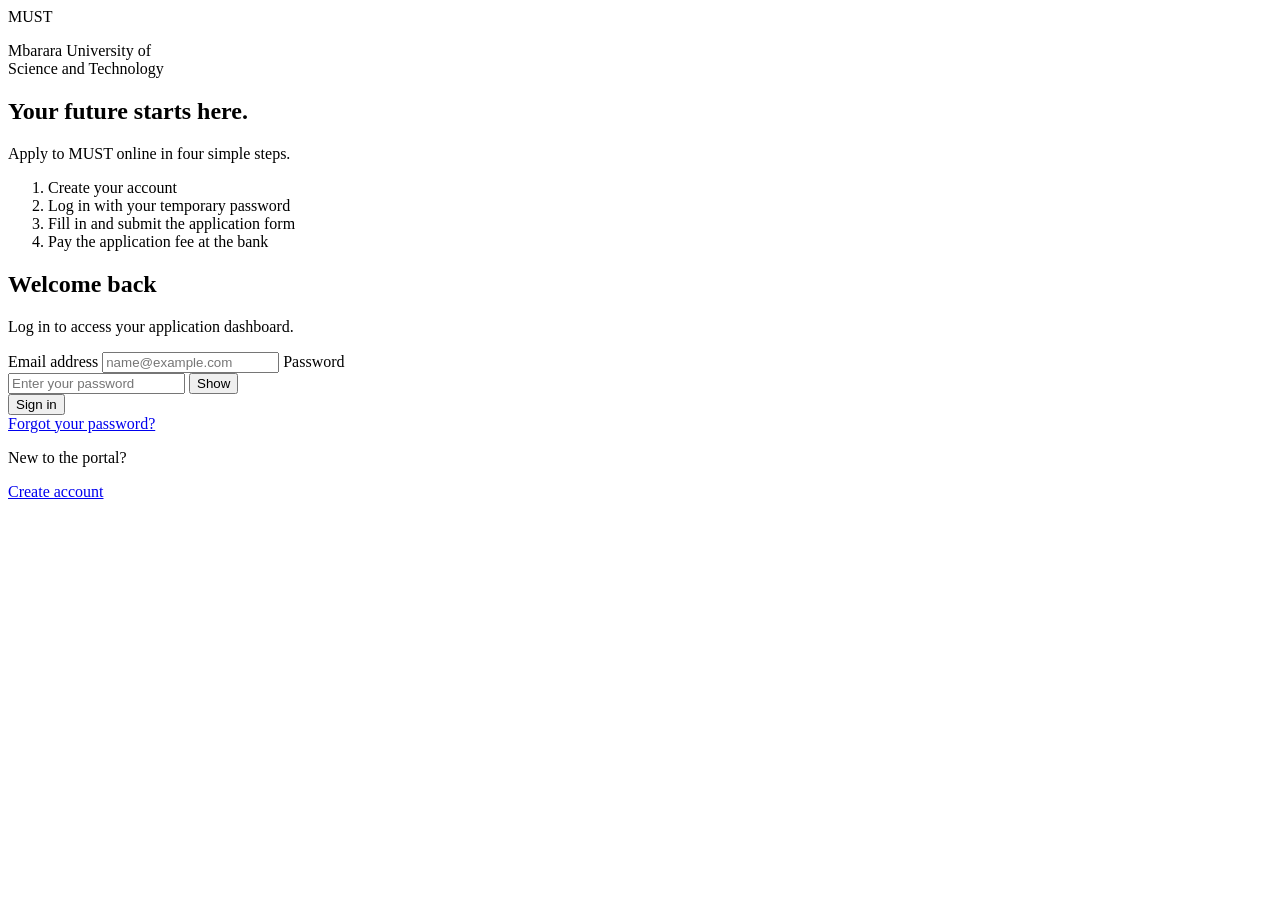
==== signup.html @ 7f1f68a2 "Add login page HTML" ====
<!doctype html>
<html lang="en">
  <head>
    <meta charset="UTF-8" />
    <meta name="viewport" content="width=device-width, initial-scale=1.0" />
    <title>Login | MUST Online Application Portal</title>
    <link rel="preconnect" href="https://fonts.googleapis.com" />
    <link rel="preconnect" href="https://fonts.gstatic.com" crossorigin />
    <link
      href="https://fonts.googleapis.com/css2?family=Inter:wght@400;500;600&family=Poppins:wght@600;700&display=swap"
      rel="stylesheet"
    />
    <link rel="stylesheet" href="css/style.css" />
  </head>
  <body>
    <div class="layout">
      <aside class="brand-panel">
        <div class="logo">
          <div class="crest">MUST</div>
          <p>Mbarara University of<br />Science and Technology</p>
        </div>
        <h1>Your future starts here.</h1>
        <p class="tagline">Apply to MUST online in four simple steps.</p>
        <ol class="steps">
          <li>Create your account</li>
          <li>Log in with your temporary password</li>
          <li>Fill in and submit the application form</li>
          <li>Pay the application fee at the bank</li>
        </ol>
      </aside>

      <main class="form-panel">
        <div class="form-box">
          <h2>Welcome back</h2>
          <p class="subtitle">Log in to access your application dashboard.</p>

          <form id="loginForm" novalidate>
            <label for="email">Email address</label>
            <input
              type="email"
              id="email"
              placeholder="name@example.com"
              required
            />
            <span class="error" id="emailError"></span>

            <label for="password">Password</label>
            <div class="password-wrap">
              <input
                type="password"
                id="password"
                placeholder="Enter your password"
                required
              />
              <button type="button" id="togglePassword">Show</button>
            </div>
            <span class="error" id="passwordError"></span>

            <button type="submit" class="btn-primary">Sign in</button>
          </form>

          <a href="#" class="forgot">Forgot your password?</a>

          <p class="divider">New to the portal?</p>
          <a href="signup.html" class="btn-secondary">Create account</a>
        </div>
      </main>
    </div>
    <script src="js/script.js"></script>
  </body>
</html>
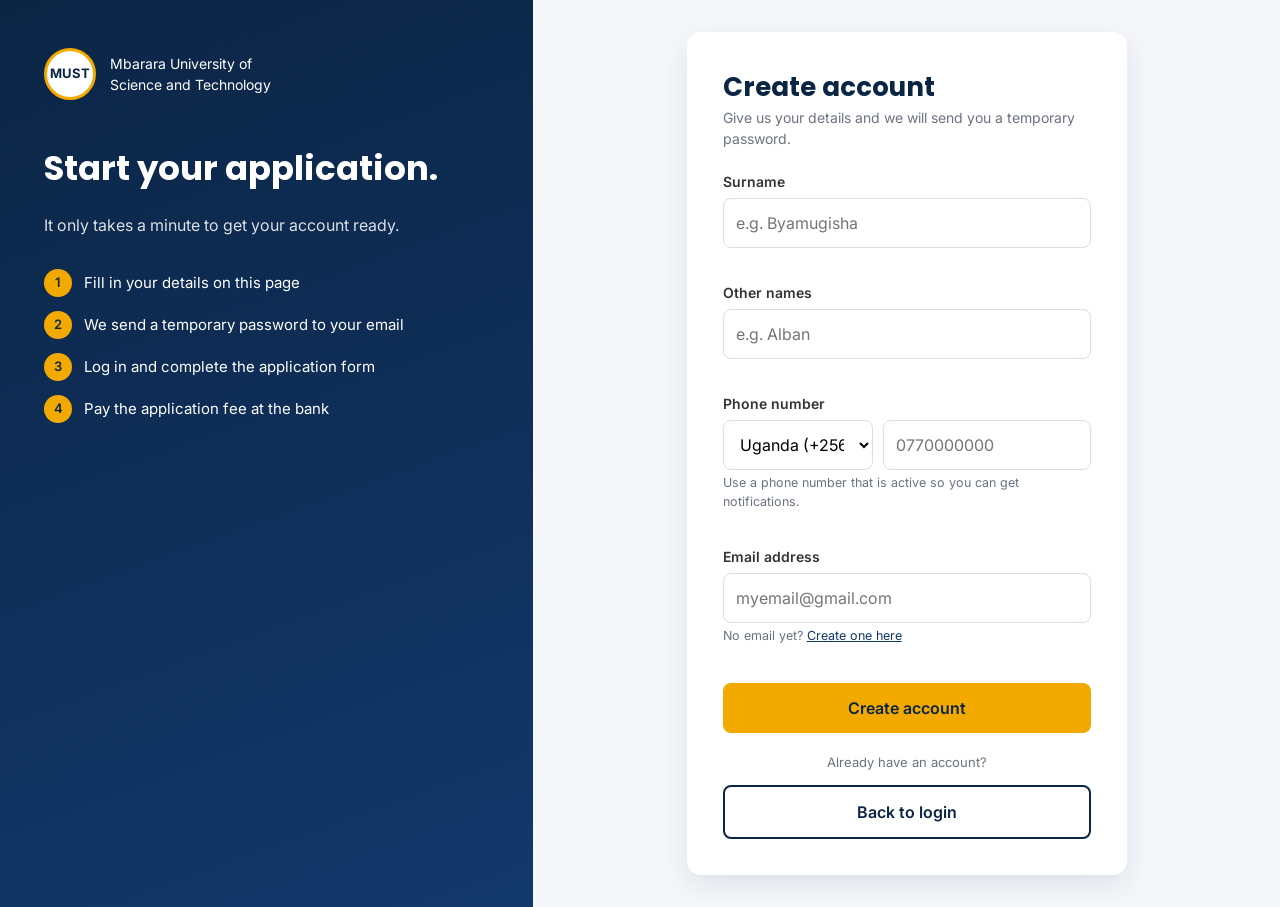
==== commit f1f22f84: "Add create account page and comment the CSS" ====
--- a/signup.html
+++ b/signup.html
@@ -1,71 +1,122 @@
 <!doctype html>
 <html lang="en">
   <head>
+    <!-- basic setup, same as the login page so both pages behave the same -->
     <meta charset="UTF-8" />
     <meta name="viewport" content="width=device-width, initial-scale=1.0" />
-    <title>Login | MUST Online Application Portal</title>
+    <title>Create Account | MUST Online Application Portal</title>
+
+    <!-- fonts from google, Poppins for headings and Inter for normal text -->
     <link rel="preconnect" href="https://fonts.googleapis.com" />
     <link rel="preconnect" href="https://fonts.gstatic.com" crossorigin />
     <link
       href="https://fonts.googleapis.com/css2?family=Inter:wght@400;500;600&family=Poppins:wght@600;700&display=swap"
       rel="stylesheet"
     />
+
+    <!-- one stylesheet shared by both pages so I don't repeat myself -->
     <link rel="stylesheet" href="css/style.css" />
   </head>
   <body>
     <div class="layout">
+      <!-- LEFT SIDE: the navy brand panel, copied from the login page so the two screens match -->
       <aside class="brand-panel">
         <div class="logo">
           <div class="crest">MUST</div>
           <p>Mbarara University of<br />Science and Technology</p>
         </div>
-        <h1>Your future starts here.</h1>
-        <p class="tagline">Apply to MUST online in four simple steps.</p>
+        <h1>Start your application.</h1>
+        <p class="tagline">It only takes a minute to get your account ready.</p>
+
+        <!-- I changed these steps a bit because here the user is still on step 1 -->
         <ol class="steps">
-          <li>Create your account</li>
-          <li>Log in with your temporary password</li>
-          <li>Fill in and submit the application form</li>
+          <li>Fill in your details on this page</li>
+          <li>We send a temporary password to your email</li>
+          <li>Log in and complete the application form</li>
           <li>Pay the application fee at the bank</li>
         </ol>
       </aside>
 
+      <!-- RIGHT SIDE: the actual sign up form -->
       <main class="form-panel">
         <div class="form-box">
-          <h2>Welcome back</h2>
-          <p class="subtitle">Log in to access your application dashboard.</p>
+          <h2>Create account</h2>
+          <p class="subtitle">
+            Give us your details and we will send you a temporary password.
+          </p>
 
-          <form id="loginForm" novalidate>
+          <!-- novalidate means the browser's own popups are off, I do the checking in JavaScript instead -->
+          <form id="signupForm" novalidate>
+            <!-- the MUST portal splits the name into surname and other names, so I did the same -->
+            <label for="surname">Surname</label>
+            <input
+              type="text"
+              id="surname"
+              placeholder="e.g. Byamugisha"
+              required
+            />
+            <span class="error" id="surnameError"></span>
+
+            <label for="otherNames">Other names</label>
+            <input
+              type="text"
+              id="otherNames"
+              placeholder="e.g. Alban"
+              required
+            />
+            <span class="error" id="otherNamesError"></span>
+
+            <!-- phone number has two parts: the country code dropdown and the number itself -->
+            <label for="phone">Phone number</label>
+            <div class="phone-row">
+              <select id="countryCode">
+                <option value="+256">Uganda (+256)</option>
+                <option value="+254">Kenya (+254)</option>
+                <option value="+255">Tanzania (+255)</option>
+                <option value="+250">Rwanda (+250)</option>
+                <option value="+257">Burundi (+257)</option>
+                <option value="+211">South Sudan (+211)</option>
+                <option value="+243">DR Congo (+243)</option>
+              </select>
+              <input type="tel" id="phone" placeholder="0770000000" required />
+            </div>
+            <p class="hint">
+              Use a phone number that is active so you can get notifications.
+            </p>
+            <span class="error" id="phoneError"></span>
+
             <label for="email">Email address</label>
             <input
               type="email"
               id="email"
-              placeholder="name@example.com"
+              placeholder="myemail@gmail.com"
               required
             />
+            <!-- the real portal helps people who have no email, so I added a link for that too -->
+            <p class="hint">
+              No email yet?
+              <a
+                href="https://accounts.google.com/signup"
+                target="_blank"
+                rel="noopener"
+                >Create one here</a
+              >
+            </p>
             <span class="error" id="emailError"></span>
 
-            <label for="password">Password</label>
-            <div class="password-wrap">
-              <input
-                type="password"
-                id="password"
-                placeholder="Enter your password"
-                required
-              />
-              <button type="button" id="togglePassword">Show</button>
-            </div>
-            <span class="error" id="passwordError"></span>
-
-            <button type="submit" class="btn-primary">Sign in</button>
+            <button type="submit" class="btn-primary">Create account</button>
           </form>
 
-          <a href="#" class="forgot">Forgot your password?</a>
+          <!-- this stays hidden until the form passes all the checks, JavaScript will show it -->
+          <p class="success" id="successMessage"></p>
 
-          <p class="divider">New to the portal?</p>
-          <a href="signup.html" class="btn-secondary">Create account</a>
+          <p class="divider">Already have an account?</p>
+          <a href="index.html" class="btn-secondary">Back to login</a>
         </div>
       </main>
     </div>
+
+    <!-- script goes at the bottom so the page loads first, then the code runs -->
     <script src="js/script.js"></script>
   </body>
 </html>
--- a/css/style.css
+++ b/css/style.css
@@ -0,0 +1,178 @@
+/* ---------- Basic setup ---------- */
+
+/* putting my colours here so I can change them in one place if I want a new look */
+:root {
+  --navy: #0B2545;
+  --navy-light: #13386b;
+  --amber: #F2A900;
+  --amber-dark: #d29200;
+  --bg: #F5F7FA;
+  --text: #333333;
+  --muted: #6b7280;
+  --line: #d9dee7;
+  --error: #c62828;
+}
+
+/* reset, otherwise browsers add random spacing everywhere */
+* { box-sizing: border-box; margin: 0; padding: 0; }
+
+body {
+  font-family: "Inter", Arial, sans-serif; /* Arial is the backup if the font fails to load */
+  color: var(--text);
+  background: var(--bg);
+  line-height: 1.5;
+}
+
+h1, h2 { font-family: "Poppins", Arial, sans-serif; }
+
+
+/* ---------- Split layout ---------- */
+
+/* two columns, left is smaller (5 parts) and right is bigger (7 parts) */
+.layout {
+  display: grid;
+  grid-template-columns: 5fr 7fr;
+  min-height: 100vh; /* so it always fills the full screen height */
+}
+
+
+/* ---------- Left panel (brand) ---------- */
+
+.brand-panel {
+  background: linear-gradient(160deg, var(--navy), var(--navy-light));
+  color: #fff;
+  padding: 48px 44px;
+  display: flex;
+  flex-direction: column;
+  gap: 24px;
+}
+
+.logo { display: flex; align-items: center; gap: 14px; font-size: 14px; }
+
+/* temporary round crest, I will swap it for the real logo image later */
+.crest {
+  width: 52px; height: 52px;
+  border-radius: 50%;
+  background: #fff;
+  color: var(--navy);
+  border: 3px solid var(--amber);
+  display: grid; place-items: center;
+  font-weight: 700; font-size: 13px;
+}
+
+.brand-panel h1 { font-size: 34px; line-height: 1.2; margin-top: 24px; }
+.tagline { opacity: 0.85; }
+
+/* numbered steps, the numbers come from a CSS counter so I didn't type them by hand */
+.steps { margin-top: 8px; padding-left: 0; list-style: none; counter-reset: step; }
+.steps li {
+  counter-increment: step;
+  display: flex; align-items: center; gap: 12px;
+  margin-bottom: 14px; font-size: 15px;
+}
+.steps li::before {
+  content: counter(step);
+  flex: none; /* stops the circle from getting squashed when the text is long */
+  width: 28px; height: 28px;
+  border-radius: 50%;
+  background: var(--amber);
+  color: var(--navy);
+  font-weight: 600; font-size: 13px;
+  display: grid; place-items: center;
+}
+
+
+/* ---------- Right panel (form) ---------- */
+
+/* centres the white card both ways */
+.form-panel { display: flex; align-items: center; justify-content: center; padding: 32px; }
+
+.form-box {
+  width: 100%;
+  max-width: 440px; /* stops the card from getting too wide on big screens */
+  background: #fff;
+  padding: 36px;
+  border-radius: 14px;
+  box-shadow: 0 10px 30px rgba(11, 37, 69, 0.1);
+}
+
+.form-box h2 { font-size: 26px; color: var(--navy); }
+.subtitle { color: var(--muted); margin-bottom: 22px; font-size: 14px; }
+
+label { display: block; font-size: 14px; font-weight: 600; margin: 14px 0 6px; }
+
+input, select {
+  width: 100%;
+  padding: 12px;
+  font: inherit; /* makes inputs use the same font as the page, they don't by default */
+  border: 1.5px solid var(--line);
+  border-radius: 8px;
+  background: #fff;
+}
+
+/* blue glow when you click inside a box, helps people see where they are typing */
+input:focus, select:focus {
+  outline: none;
+  border-color: var(--navy-light);
+  box-shadow: 0 0 0 3px rgba(19, 56, 107, 0.2);
+}
+
+/* JavaScript adds this class when a field is wrong */
+input.invalid { border-color: var(--error); }
+
+/* min-height keeps the space reserved so the form doesn't jump when an error shows up */
+.error { display: block; color: var(--error); font-size: 12.5px; min-height: 16px; margin-top: 4px; }
+
+/* the show/hide button sits inside the password box, so the wrapper is relative */
+.password-wrap { position: relative; }
+.password-wrap button {
+  position: absolute; right: 8px; top: 50%; transform: translateY(-50%);
+  border: 0; background: none; color: var(--navy-light);
+  font-weight: 600; font-size: 13px; cursor: pointer; padding: 6px;
+}
+
+
+/* ---------- Buttons ---------- */
+
+/* both buttons share the same shape, only the colours are different */
+.btn-primary, .btn-secondary {
+  display: block; width: 100%;
+  padding: 13px;
+  border-radius: 8px;
+  font: inherit; font-weight: 600;
+  text-align: center; text-decoration: none; /* removes the underline since btn-secondary is a link */
+  cursor: pointer;
+}
+
+.btn-primary { margin-top: 18px; border: 0; background: var(--amber); color: var(--navy); }
+.btn-primary:hover { background: var(--amber-dark); }
+
+.btn-secondary { border: 2px solid var(--navy); color: var(--navy); background: #fff; }
+.btn-secondary:hover { background: var(--navy); color: #fff; } /* colours flip on hover */
+
+.forgot { display: block; margin-top: 14px; font-size: 14px; color: var(--navy-light); }
+.divider { text-align: center; color: var(--muted); font-size: 13px; margin: 20px 0 12px; }
+
+
+/* ---------- Create account page extras ---------- */
+
+/* country code box is fixed at 150px, the number box takes whatever space is left */
+.phone-row { display: grid; grid-template-columns: 150px 1fr; gap: 10px; }
+.hint { font-size: 12.5px; color: var(--muted); margin-top: 4px; }
+.hint a { color: var(--navy-light); }
+
+/* hidden at first, JavaScript changes it to display: block after a successful sign up */
+.success { display: none; margin-top: 14px; padding: 10px 12px; border-radius: 8px; background: #e6f4ea; color: #1b6b36; font-size: 14px; }
+
+
+/* ---------- Phones and small screens ---------- */
+
+/* below 820px wide the two columns become one, brand panel on top and form under it */
+@media (max-width: 820px) {
+  .layout { grid-template-columns: 1fr; }
+  .brand-panel { padding: 28px 22px; }
+  .brand-panel h1 { font-size: 26px; margin-top: 8px; }
+  .steps { display: none; } /* hiding the steps on phones to save space */
+  .form-panel { padding: 20px 14px; }
+  .form-box { padding: 26px 20px; }
+}
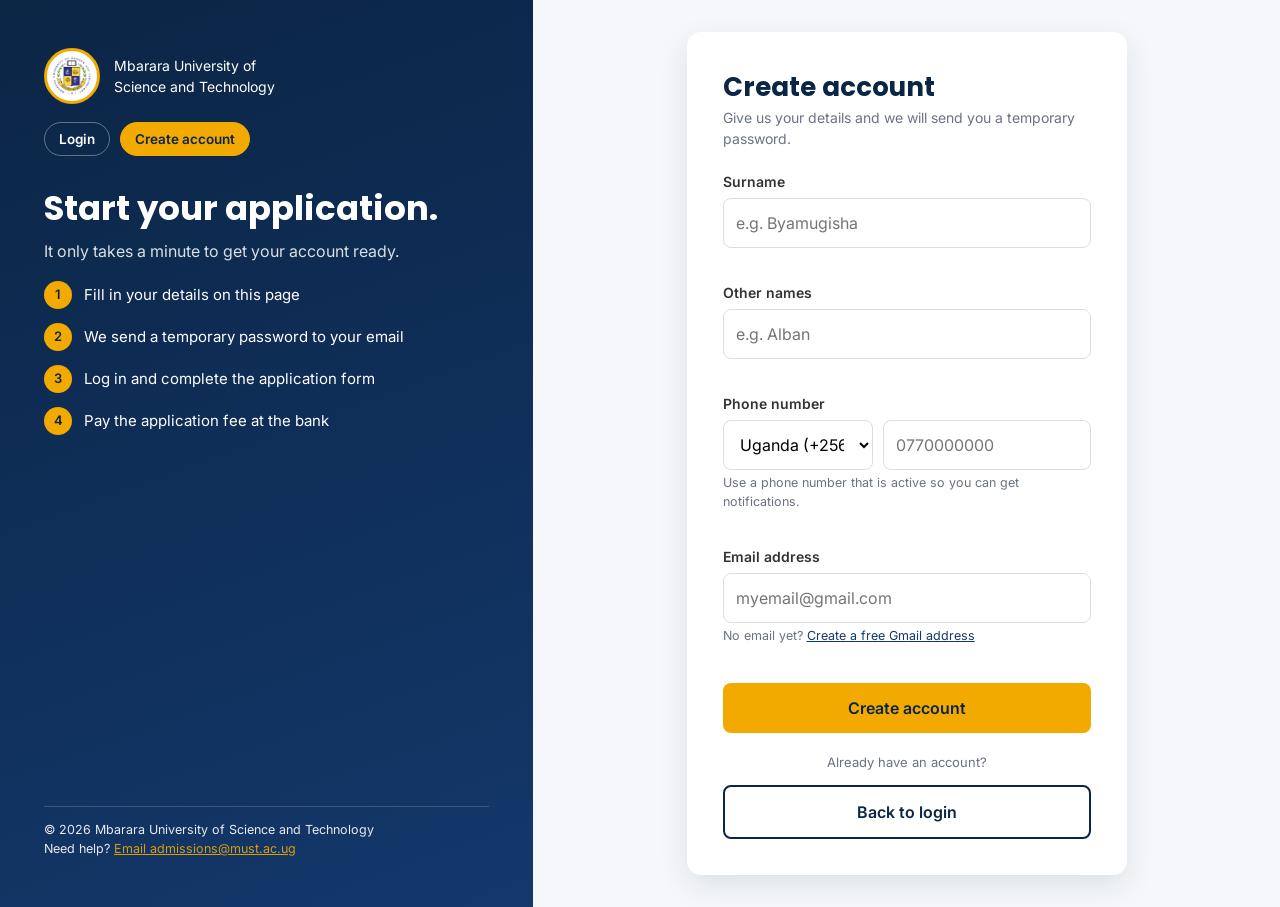
==== commit e08c1d24: "Add semantic HTML, meta tags, real crest and README" ====
--- a/signup.html
+++ b/signup.html
@@ -4,9 +4,36 @@
     <!-- basic setup, same as the login page so both pages behave the same -->
     <meta charset="UTF-8" />
     <meta name="viewport" content="width=device-width, initial-scale=1.0" />
+
+    <!-- meta tags for this page -->
+    <meta
+      name="description"
+      content="Create your MUST Online Application Portal account to start applying to Mbarara University of Science and Technology."
+    />
+    <meta name="author" content="Byamugisha Alban" />
+
+    <!-- Open Graph for nice previews when the link is shared -->
+    <meta
+      property="og:title"
+      content="Create Account | MUST Online Application Portal"
+    />
+    <meta
+      property="og:description"
+      content="Create your account and get a temporary password by email."
+    />
+    <meta property="og:type" content="website" />
+    <meta
+      property="og:image"
+      content="https://albanbyamugisha.github.io/must-portal/images/must_logo.png"
+    />
+    <meta
+      property="og:url"
+      content="https://albanbyamugisha.github.io/must-portal/signup.html"
+    />
+
     <title>Create Account | MUST Online Application Portal</title>
 
-    <!-- fonts from google, Poppins for headings and Inter for normal text -->
+    <!-- fonts from google -->
     <link rel="preconnect" href="https://fonts.googleapis.com" />
     <link rel="preconnect" href="https://fonts.gstatic.com" crossorigin />
     <link
@@ -19,25 +46,54 @@
   </head>
   <body>
     <div class="layout">
-      <!-- LEFT SIDE: the navy brand panel, copied from the login page so the two screens match -->
+      <!-- LEFT SIDE: same brand panel as the login page so the two screens match -->
       <aside class="brand-panel">
-        <div class="logo">
-          <div class="crest">MUST</div>
-          <p>Mbarara University of<br />Science and Technology</p>
-        </div>
-        <h1>Start your application.</h1>
-        <p class="tagline">It only takes a minute to get your account ready.</p>
+        <header>
+          <div class="logo">
+            <img
+              src="images/must_logo.png"
+              alt="Mbarara University of Science and Technology crest"
+              class="crest-img"
+              width="56"
+              height="56"
+            />
+            <p>Mbarara University of<br />Science and Technology</p>
+          </div>
 
-        <!-- I changed these steps a bit because here the user is still on step 1 -->
-        <ol class="steps">
-          <li>Fill in your details on this page</li>
-          <li>We send a temporary password to your email</li>
-          <li>Log in and complete the application form</li>
-          <li>Pay the application fee at the bank</li>
-        </ol>
+          <!-- this time Create account is the current page -->
+          <nav class="main-nav" aria-label="Main navigation">
+            <a href="index.html">Login</a>
+            <a href="signup.html" aria-current="page">Create account</a>
+          </nav>
+        </header>
+
+        <section>
+          <h1>Start your application.</h1>
+          <p class="tagline">
+            It only takes a minute to get your account ready.
+          </p>
+
+          <!-- steps changed a bit because the user is on step 1 here -->
+          <ol class="steps">
+            <li>Fill in your details on this page</li>
+            <li>We send a temporary password to your email</li>
+            <li>Log in and complete the application form</li>
+            <li>Pay the application fee at the bank</li>
+          </ol>
+        </section>
+
+        <footer>
+          <p>&copy; 2026 Mbarara University of Science and Technology</p>
+          <p>
+            Need help?
+            <a href="mailto:admissions@must.ac.ug"
+              >Email admissions@must.ac.ug</a
+            >
+          </p>
+        </footer>
       </aside>
 
-      <!-- RIGHT SIDE: the actual sign up form -->
+      <!-- RIGHT SIDE: the sign up form inside main -->
       <main class="form-panel">
         <div class="form-box">
           <h2>Create account</h2>
@@ -45,9 +101,9 @@
             Give us your details and we will send you a temporary password.
           </p>
 
-          <!-- novalidate means the browser's own popups are off, I do the checking in JavaScript instead -->
+          <!-- novalidate = browser popups off, JavaScript checks instead -->
           <form id="signupForm" novalidate>
-            <!-- the MUST portal splits the name into surname and other names, so I did the same -->
+            <!-- the real portal splits the name into surname and other names, so I did the same -->
             <label for="surname">Surname</label>
             <input
               type="text"
@@ -66,9 +122,13 @@
             />
             <span class="error" id="otherNamesError"></span>
 
-            <!-- phone number has two parts: the country code dropdown and the number itself -->
+            <!-- phone has two parts: country code dropdown and the number -->
             <label for="phone">Phone number</label>
             <div class="phone-row">
+              <!-- every input needs a label, this one is hidden on screen but screen readers still read it -->
+              <label for="countryCode" class="visually-hidden"
+                >Country code</label
+              >
               <select id="countryCode">
                 <option value="+256">Uganda (+256)</option>
                 <option value="+254">Kenya (+254)</option>
@@ -92,14 +152,14 @@
               placeholder="myemail@gmail.com"
               required
             />
-            <!-- the real portal helps people who have no email, so I added a link for that too -->
+            <!-- link text says where it goes (not "click here"), opens in a new tab so the form is not lost -->
             <p class="hint">
               No email yet?
               <a
                 href="https://accounts.google.com/signup"
                 target="_blank"
                 rel="noopener"
-                >Create one here</a
+                >Create a free Gmail address</a
               >
             </p>
             <span class="error" id="emailError"></span>
@@ -107,7 +167,7 @@
             <button type="submit" class="btn-primary">Create account</button>
           </form>
 
-          <!-- this stays hidden until the form passes all the checks, JavaScript will show it -->
+          <!-- hidden until the form passes all the checks -->
           <p class="success" id="successMessage"></p>
 
           <p class="divider">Already have an account?</p>
@@ -116,7 +176,7 @@
       </main>
     </div>
 
-    <!-- script goes at the bottom so the page loads first, then the code runs -->
+    <!-- script at the bottom so the page loads first -->
     <script src="js/script.js"></script>
   </body>
 </html>
--- a/css/style.css
+++ b/css/style.css
@@ -1,3 +1,10 @@
+/* ============================================================
+   style.css - MUST Online Application Portal
+   one stylesheet for both pages (login and create account)
+   Byamugisha Alban
+   ============================================================ */
+
+
 /* ---------- Basic setup ---------- */
 
 /* putting my colours here so I can change them in one place if I want a new look */
@@ -47,24 +54,40 @@
   gap: 24px;
 }
 
+/* header holds the crest and the menu, stacked on top of each other */
+.brand-panel header { display: flex; flex-direction: column; gap: 18px; }
+
 .logo { display: flex; align-items: center; gap: 14px; font-size: 14px; }
 
-/* temporary round crest, I will swap it for the real logo image later */
-.crest {
-  width: 52px; height: 52px;
+/* the real crest, sits in a white circle with an amber ring so it stands out on the navy */
+.crest-img {
+  width: 56px; height: 56px;
   border-radius: 50%;
   background: #fff;
-  color: var(--navy);
   border: 3px solid var(--amber);
-  display: grid; place-items: center;
-  font-weight: 700; font-size: 13px;
-}
-
-.brand-panel h1 { font-size: 34px; line-height: 1.2; margin-top: 24px; }
-.tagline { opacity: 0.85; }
+  padding: 3px;
+  object-fit: contain; /* keeps the logo shape instead of stretching it */
+}
+
+/* small pill buttons for the nav links */
+.main-nav { display: flex; gap: 10px; flex-wrap: wrap; }
+.main-nav a {
+  color: #fff; text-decoration: none;
+  font-size: 13.5px; font-weight: 600;
+  padding: 6px 14px;
+  border: 1.5px solid rgba(255, 255, 255, 0.35);
+  border-radius: 999px;
+}
+/* hover and the current page both get the amber look */
+.main-nav a:hover, .main-nav a[aria-current="page"] {
+  background: var(--amber); border-color: var(--amber); color: var(--navy);
+}
+
+.brand-panel h1 { font-size: 34px; line-height: 1.2; margin-top: 8px; }
+.tagline { opacity: 0.85; margin-top: 10px; }
 
 /* numbered steps, the numbers come from a CSS counter so I didn't type them by hand */
-.steps { margin-top: 8px; padding-left: 0; list-style: none; counter-reset: step; }
+.steps { margin-top: 18px; padding-left: 0; list-style: none; counter-reset: step; }
 .steps li {
   counter-increment: step;
   display: flex; align-items: center; gap: 12px;
@@ -81,6 +104,16 @@
   display: grid; place-items: center;
 }
 
+/* footer pushed to the bottom of the panel with margin-top auto */
+.brand-panel footer {
+  margin-top: auto;
+  font-size: 12.5px;
+  opacity: 0.9;
+  border-top: 1px solid rgba(255, 255, 255, 0.2);
+  padding-top: 14px;
+}
+.brand-panel footer a { color: var(--amber); }
+
 
 /* ---------- Right panel (form) ---------- */
 
@@ -132,7 +165,7 @@
 }
 
 
-/* ---------- Buttons ---------- */
+/* ---------- Buttons and links ---------- */
 
 /* both buttons share the same shape, only the colours are different */
 .btn-primary, .btn-secondary {
@@ -164,15 +197,26 @@
 /* hidden at first, JavaScript changes it to display: block after a successful sign up */
 .success { display: none; margin-top: 14px; padding: 10px 12px; border-radius: 8px; background: #e6f4ea; color: #1b6b36; font-size: 14px; }
 
+/* hides a label on screen but keeps it for screen readers (used for the country code box) */
+.visually-hidden {
+  position: absolute;
+  width: 1px; height: 1px;
+  overflow: hidden;
+  clip: rect(0 0 0 0);
+  white-space: nowrap;
+}
+
 
 /* ---------- Phones and small screens ---------- */
 
 /* below 820px wide the two columns become one, brand panel on top and form under it */
 @media (max-width: 820px) {
   .layout { grid-template-columns: 1fr; }
-  .brand-panel { padding: 28px 22px; }
-  .brand-panel h1 { font-size: 26px; margin-top: 8px; }
-  .steps { display: none; } /* hiding the steps on phones to save space */
+  .brand-panel { padding: 28px 22px; gap: 18px; }
+  .brand-panel h1 { font-size: 26px; }
+  .steps { display: none; }                /* hiding the steps on phones to save space */
+  .brand-panel footer { margin-top: 0; }   /* no need to push it down when the panel is short */
   .form-panel { padding: 20px 14px; }
   .form-box { padding: 26px 20px; }
+  .phone-row { grid-template-columns: 1fr; } /* country code goes above the number on tiny screens */
 }
